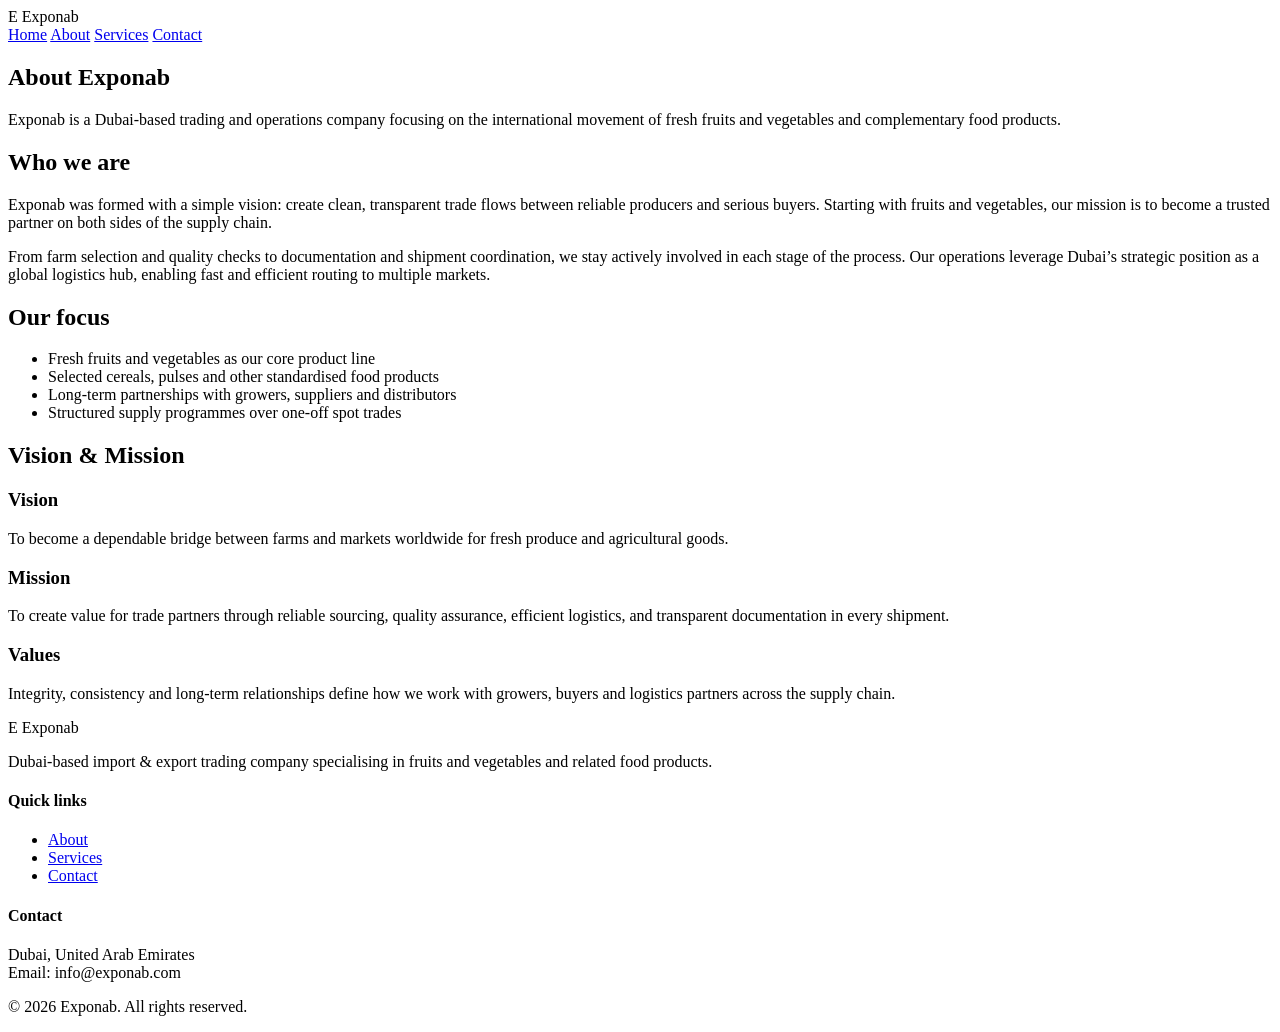
==== about.html @ 352cd900 "Add About page for Exponab This file contains the complete HTML structure for the About page of Expo" ====
<!DOCTYPE html>
<html lang="en">
<head>
  <meta charset="UTF-8" />
  <meta name="viewport" content="width=device-width, initial-scale=1.0" />
  <meta name="description" content="About Exponab, a Dubai-based import and export company specialising in fresh fruits, vegetables and selected food products." />
  <title>About Exponab | Import & Export – Dubai</title>
  <link rel="stylesheet" href="style.css" />
  <link rel="preconnect" href="https://fonts.googleapis.com">
  <link rel="preconnect" href="https://fonts.gstatic.com" crossorigin>
  <link href="https://fonts.googleapis.com/css2?family=Inter:wght@300;400;500;600;700&display=swap" rel="stylesheet">
</head>

<body>
  <header class="site-header">
    <div class="container nav-container">
      <div class="logo">
        <span class="logo-mark">E</span>
        <span class="logo-text">Exponab</span>
      </div>
      <nav class="nav">
        <a href="index.html">Home</a>
        <a href="about.html" class="active">About</a>
        <a href="services.html">Services</a>
        <a href="contact.html">Contact</a>
      </nav>
    </div>
  </header>

  <main>
    <section class="page-hero">
      <div class="container">
        <h1>About Exponab</h1>
        <p class="hero-subtitle">
          Exponab is a Dubai-based trading and operations company focusing on the international 
          movement of fresh fruits and vegetables and complementary food products.
        </p>
      </div>
    </section>

    <section class="section">
      <div class="container two-col">
        <div>
          <h2 class="section-title">Who we are</h2>
          <p>
            Exponab was formed with a simple vision: create clean, transparent trade flows between 
            reliable producers and serious buyers. Starting with fruits and vegetables, our mission 
            is to become a trusted partner on both sides of the supply chain.
          </p>
          <p>
            From farm selection and quality checks to documentation and shipment coordination, 
            we stay actively involved in each stage of the process. Our operations leverage Dubai’s 
            strategic position as a global logistics hub, enabling fast and efficient routing to 
            multiple markets.
          </p>
        </div>

        <div>
          <h2 class="section-title">Our focus</h2>
          <ul class="bullet-list">
            <li>Fresh fruits and vegetables as our core product line</li>
            <li>Selected cereals, pulses and other standardised food products</li>
            <li>Long-term partnerships with growers, suppliers and distributors</li>
            <li>Structured supply programmes over one-off spot trades</li>
          </ul>
        </div>
      </div>
    </section>

    <section class="section muted">
      <div class="container">
        <h2 class="section-title">Vision & Mission</h2>
        <div class="cards-grid">
          <div class="card">
            <h3>Vision</h3>
            <p>
              To become a dependable bridge between farms and markets worldwide for fresh produce 
              and agricultural goods.
            </p>
          </div>

          <div class="card">
            <h3>Mission</h3>
            <p>
              To create value for trade partners through reliable sourcing, quality assurance, 
              efficient logistics, and transparent documentation in every shipment.
            </p>
          </div>

          <div class="card">
            <h3>Values</h3>
            <p>
              Integrity, consistency and long-term relationships define how we work with growers, 
              buyers and logistics partners across the supply chain.
            </p>
          </div>
        </div>
      </div>
    </section>
  </main>

  <footer class="site-footer">
    <div class="container footer-grid">
      <div>
        <div class="logo footer-logo">
          <span class="logo-mark">E</span>
          <span class="logo-text">Exponab</span>
        </div>
        <p class="small-text">
          Dubai-based import & export trading company specialising in fruits and vegetables 
          and related food products.
        </p>
      </div>

      <div>
        <h4>Quick links</h4>
        <ul class="footer-links">
          <li><a href="about.html">About</a></li>
          <li><a href="services.html">Services</a></li>
          <li><a href="contact.html">Contact</a></li>
        </ul>
      </div>

      <div>
        <h4>Contact</h4>
        <p class="small-text">
          Dubai, United Arab Emirates<br />
          Email: info@exponab.com
        </p>
      </div>
    </div>

    <div class="container footer-bottom">
      <p class="small-text">© <span id="year">2025</span> Exponab. All rights reserved.</p>
    </div>

    <script>
      document.getElementById('year').textContent = new Date().getFullYear();
    </script>
  </footer>
</body>
</html>
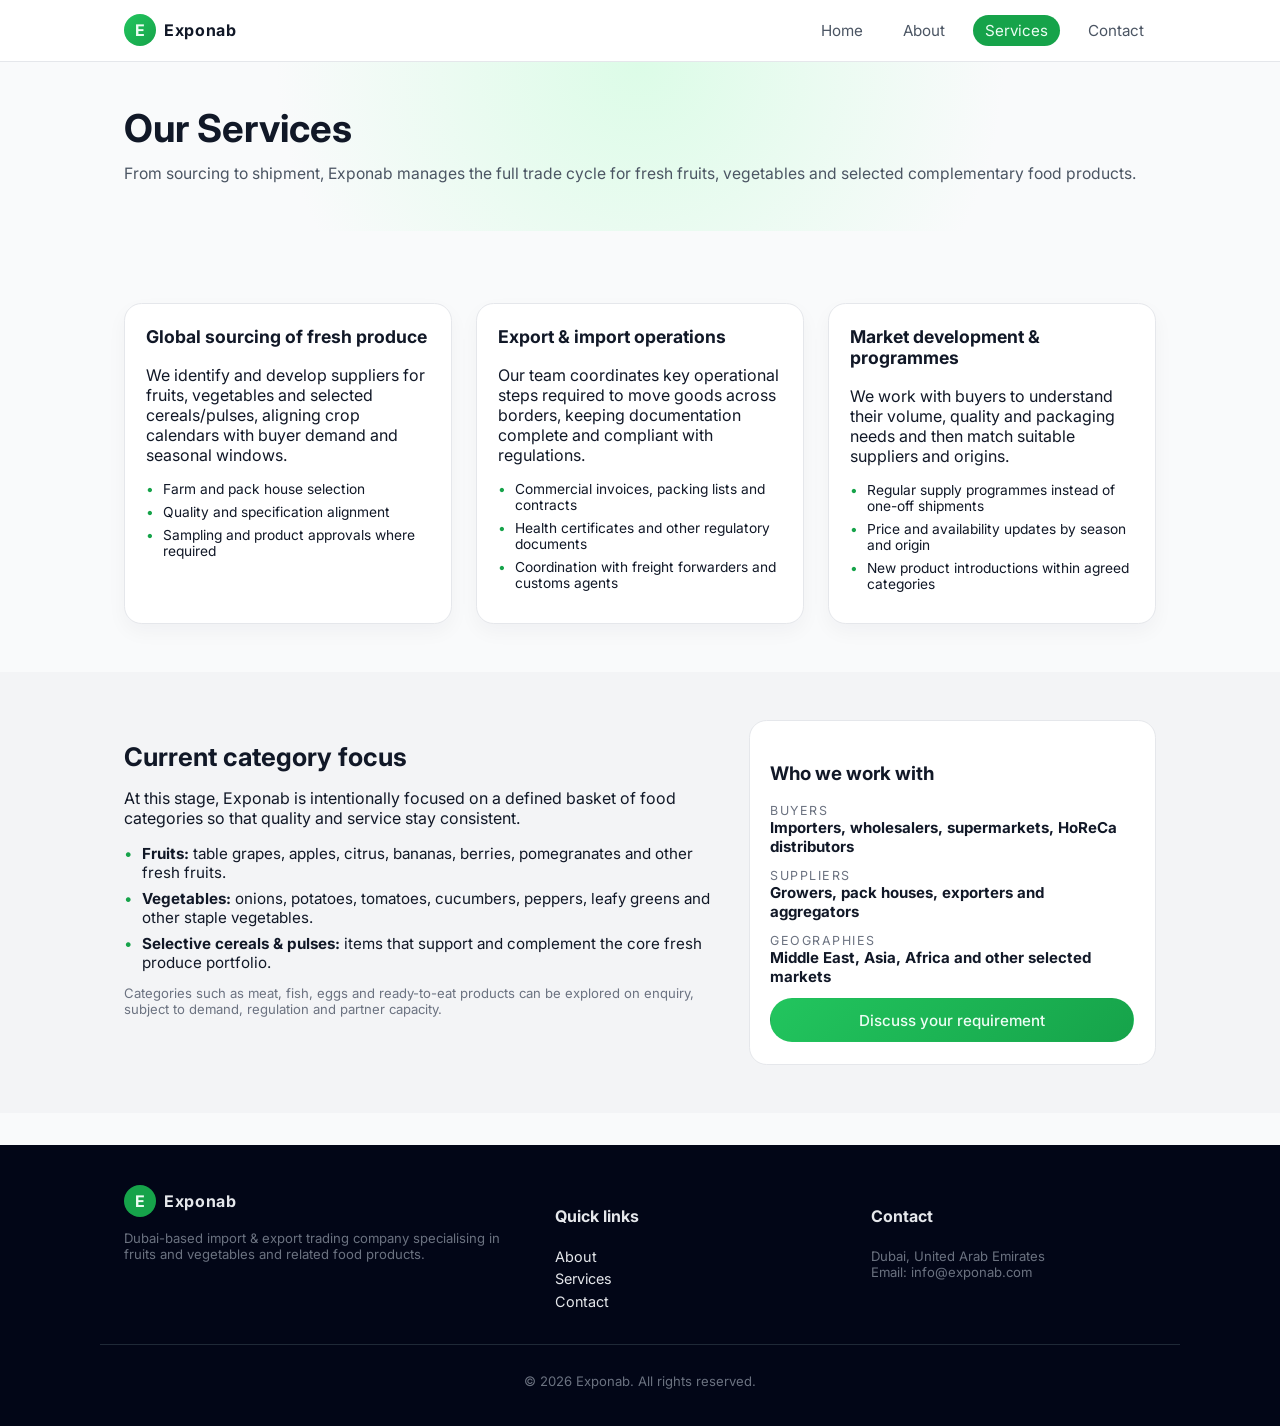
==== commit cfe57138: "Update about.html" ====
--- a/about.html
+++ b/about.html
@@ -3,8 +3,8 @@
 <head>
   <meta charset="UTF-8" />
   <meta name="viewport" content="width=device-width, initial-scale=1.0" />
-  <meta name="description" content="About Exponab, a Dubai-based import and export company specialising in fresh fruits, vegetables and selected food products." />
-  <title>About Exponab | Import & Export – Dubai</title>
+  <meta name="description" content="Services offered by Exponab, a Dubai-based import and export company specialising in fresh fruits, vegetables and selected food products." />
+  <title>Services | Exponab – Fruits & Vegetables Trading</title>
   <link rel="stylesheet" href="style.css" />
   <link rel="preconnect" href="https://fonts.googleapis.com">
   <link rel="preconnect" href="https://fonts.gstatic.com" crossorigin>
@@ -20,8 +20,8 @@
       </div>
       <nav class="nav">
         <a href="index.html">Home</a>
-        <a href="about.html" class="active">About</a>
-        <a href="services.html">Services</a>
+        <a href="about.html">About</a>
+        <a href="services.html" class="active">Services</a>
         <a href="contact.html">Contact</a>
       </nav>
     </div>
@@ -30,70 +30,102 @@
   <main>
     <section class="page-hero">
       <div class="container">
-        <h1>About Exponab</h1>
+        <h1>Our Services</h1>
         <p class="hero-subtitle">
-          Exponab is a Dubai-based trading and operations company focusing on the international 
-          movement of fresh fruits and vegetables and complementary food products.
+          From sourcing to shipment, Exponab manages the full trade cycle for fresh fruits,
+          vegetables and selected complementary food products.
         </p>
       </div>
     </section>
 
     <section class="section">
-      <div class="container two-col">
-        <div>
-          <h2 class="section-title">Who we are</h2>
+      <div class="container cards-grid">
+        <div class="card">
+          <h3>Global sourcing of fresh produce</h3>
           <p>
-            Exponab was formed with a simple vision: create clean, transparent trade flows between 
-            reliable producers and serious buyers. Starting with fruits and vegetables, our mission 
-            is to become a trusted partner on both sides of the supply chain.
+            We identify and develop suppliers for fruits, vegetables and selected cereals/pulses, 
+            aligning crop calendars with buyer demand and seasonal windows.
           </p>
-          <p>
-            From farm selection and quality checks to documentation and shipment coordination, 
-            we stay actively involved in each stage of the process. Our operations leverage Dubai’s 
-            strategic position as a global logistics hub, enabling fast and efficient routing to 
-            multiple markets.
-          </p>
+          <ul class="bullet-list small">
+            <li>Farm and pack house selection</li>
+            <li>Quality and specification alignment</li>
+            <li>Sampling and product approvals where required</li>
+          </ul>
         </div>
 
-        <div>
-          <h2 class="section-title">Our focus</h2>
-          <ul class="bullet-list">
-            <li>Fresh fruits and vegetables as our core product line</li>
-            <li>Selected cereals, pulses and other standardised food products</li>
-            <li>Long-term partnerships with growers, suppliers and distributors</li>
-            <li>Structured supply programmes over one-off spot trades</li>
+        <div class="card">
+          <h3>Export & import operations</h3>
+          <p>
+            Our team coordinates key operational steps required to move goods across borders,
+            keeping documentation complete and compliant with regulations.
+          </p>
+          <ul class="bullet-list small">
+            <li>Commercial invoices, packing lists and contracts</li>
+            <li>Health certificates and other regulatory documents</li>
+            <li>Coordination with freight forwarders and customs agents</li>
+          </ul>
+        </div>
+
+        <div class="card">
+          <h3>Market development & programmes</h3>
+          <p>
+            We work with buyers to understand their volume, quality and packaging needs
+            and then match suitable suppliers and origins.
+          </p>
+          <ul class="bullet-list small">
+            <li>Regular supply programmes instead of one-off shipments</li>
+            <li>Price and availability updates by season and origin</li>
+            <li>New product introductions within agreed categories</li>
           </ul>
         </div>
       </div>
     </section>
 
     <section class="section muted">
-      <div class="container">
-        <h2 class="section-title">Vision & Mission</h2>
-        <div class="cards-grid">
-          <div class="card">
-            <h3>Vision</h3>
-            <p>
-              To become a dependable bridge between farms and markets worldwide for fresh produce 
-              and agricultural goods.
-            </p>
-          </div>
+      <div class="container two-col">
+        <div>
+          <h2 class="section-title">Current category focus</h2>
+          <p>
+            At this stage, Exponab is intentionally focused on a defined basket of food 
+            categories so that quality and service stay consistent.
+          </p>
+          <ul class="bullet-list">
+            <li>
+              <strong>Fruits:</strong> table grapes, apples, citrus, bananas, berries,
+              pomegranates and other fresh fruits.
+            </li>
+            <li>
+              <strong>Vegetables:</strong> onions, potatoes, tomatoes, cucumbers, peppers,
+              leafy greens and other staple vegetables.
+            </li>
+            <li>
+              <strong>Selective cereals & pulses:</strong> items that support and complement 
+              the core fresh produce portfolio.
+            </li>
+          </ul>
+          <p class="small-text">
+            Categories such as meat, fish, eggs and ready-to-eat products can be explored 
+            on enquiry, subject to demand, regulation and partner capacity.
+          </p>
+        </div>
 
-          <div class="card">
-            <h3>Mission</h3>
-            <p>
-              To create value for trade partners through reliable sourcing, quality assurance, 
-              efficient logistics, and transparent documentation in every shipment.
-            </p>
-          </div>
-
-          <div class="card">
-            <h3>Values</h3>
-            <p>
-              Integrity, consistency and long-term relationships define how we work with growers, 
-              buyers and logistics partners across the supply chain.
-            </p>
-          </div>
+        <div class="summary-card">
+          <h3>Who we work with</h3>
+          <ul class="summary-list">
+            <li>
+              <span>Buyers</span>
+              <strong>Importers, wholesalers, supermarkets, HoReCa distributors</strong>
+            </li>
+            <li>
+              <span>Suppliers</span>
+              <strong>Growers, pack houses, exporters and aggregators</strong>
+            </li>
+            <li>
+              <span>Geographies</span>
+              <strong>Middle East, Asia, Africa and other selected markets</strong>
+            </li>
+          </ul>
+          <a href="contact.html" class="btn primary full-width">Discuss your requirement</a>
         </div>
       </div>
     </section>
--- a/style.css
+++ b/style.css
@@ -0,0 +1,502 @@
+/* ------------------------------
+   GLOBAL RESET
+------------------------------ */
+*,
+*::before,
+*::after {
+  box-sizing: border-box;
+}
+
+body {
+  margin: 0;
+  font-family: "Inter", system-ui, -apple-system, BlinkMacSystemFont, "Segoe UI", sans-serif;
+  color: #111827;
+  background-color: #f9fafb;
+}
+
+img {
+  max-width: 100%;
+  display: block;
+}
+
+a {
+  color: inherit;
+  text-decoration: none;
+}
+
+.container {
+  width: 100%;
+  max-width: 1080px;
+  margin: 0 auto;
+  padding: 0 1.5rem;
+}
+
+/* ------------------------------
+   HEADER & NAVIGATION
+------------------------------ */
+.site-header {
+  background: rgba(255, 255, 255, 0.9);
+  backdrop-filter: blur(10px);
+  border-bottom: 1px solid #e5e7eb;
+  position: sticky;
+  top: 0;
+  z-index: 20;
+}
+
+.nav-container {
+  display: flex;
+  align-items: center;
+  justify-content: space-between;
+  padding: 0.9rem 1.5rem;
+}
+
+.logo {
+  display: flex;
+  align-items: center;
+  gap: 0.5rem;
+}
+
+.logo-mark {
+  background: linear-gradient(135deg, #22c55e, #16a34a);
+  color: #ecfdf3;
+  font-weight: 700;
+  border-radius: 999px;
+  width: 32px;
+  height: 32px;
+  display: flex;
+  align-items: center;
+  justify-content: center;
+  font-size: 1rem;
+}
+
+.logo-text {
+  font-weight: 700;
+  letter-spacing: 0.04em;
+}
+
+.nav {
+  display: flex;
+  gap: 1rem;
+  font-size: 0.95rem;
+}
+
+.nav a {
+  padding: 0.4rem 0.75rem;
+  border-radius: 999px;
+  color: #4b5563;
+}
+
+.nav a:hover {
+  background: #e5f5ec;
+  color: #14532d;
+}
+
+.nav a.active {
+  background: #16a34a;
+  color: #ecfdf3;
+}
+
+/* ------------------------------
+   BUTTONS
+------------------------------ */
+.btn {
+  display: inline-flex;
+  align-items: center;
+  justify-content: center;
+  padding: 0.7rem 1.4rem;
+  border-radius: 999px;
+  font-weight: 500;
+  border: 1px solid transparent;
+  cursor: pointer;
+  font-size: 0.95rem;
+}
+
+.btn.primary {
+  background: linear-gradient(135deg, #22c55e, #16a34a);
+  color: #ecfdf3;
+}
+
+.btn.primary:hover {
+  filter: brightness(0.95);
+}
+
+.btn.ghost {
+  background: transparent;
+  border-color: #d1d5db;
+  color: #374151;
+}
+
+.btn.ghost:hover {
+  background: #e5e7eb;
+}
+
+.btn.full-width {
+  width: 100%;
+}
+
+/* ------------------------------
+   HERO SECTION
+------------------------------ */
+.hero {
+  padding: 3.5rem 0 3rem;
+  background: radial-gradient(circle at top left, #dcfce7, #f9fafb 45%);
+}
+
+.hero-grid {
+  display: grid;
+  grid-template-columns: minmax(0, 1.4fr) minmax(0, 1fr);
+  gap: 2.5rem;
+  align-items: center;
+}
+
+.eyebrow {
+  text-transform: uppercase;
+  letter-spacing: 0.16em;
+  font-size: 0.75rem;
+  color: #16a34a;
+  font-weight: 600;
+  margin-bottom: 0.5rem;
+}
+
+h1 {
+  font-size: clamp(2.1rem, 3vw, 2.7rem);
+  margin: 0 0 0.8rem;
+}
+
+.hero-subtitle {
+  margin: 0 0 1.5rem;
+  color: #4b5563;
+  font-size: 0.98rem;
+}
+
+.hero-actions {
+  display: flex;
+  flex-wrap: wrap;
+  gap: 0.8rem;
+  margin-bottom: 0.75rem;
+}
+
+.hero-note {
+  font-size: 0.85rem;
+  color: #6b7280;
+}
+
+/* HERO IMAGE (banner) */
+.hero-image img {
+  border-radius: 1.25rem;
+  box-shadow: 0 18px 40px rgba(15, 23, 42, 0.18);
+  border: 1px solid #e5e7eb;
+  width: 100%;
+  height: auto;
+  object-fit: cover;
+}
+
+/* Hero info card */
+.hero-card {
+  background: #ffffff;
+  border-radius: 1.25rem;
+  padding: 1.5rem 1.4rem;
+  box-shadow: 0 18px 40px rgba(15, 118, 110, 0.08);
+  border: 1px solid #e5e7eb;
+}
+
+.hero-card h2 {
+  margin-top: 0;
+  font-size: 1.2rem;
+}
+
+/* ------------------------------
+   SECTIONS
+------------------------------ */
+.section {
+  padding: 3rem 0;
+}
+
+.section.muted {
+  background: #f3f4f6;
+}
+
+.section-title {
+  font-size: 1.6rem;
+  margin-bottom: 0.8rem;
+}
+
+/* ------------------------------
+   CARDS & GRIDS
+------------------------------ */
+.cards-grid {
+  display: grid;
+  grid-template-columns: repeat(auto-fit, minmax(230px, 1fr));
+  gap: 1.5rem;
+  margin-top: 1.5rem;
+}
+
+.card {
+  background: #ffffff;
+  border-radius: 1.1rem;
+  padding: 1.4rem 1.3rem;
+  border: 1px solid #e5e7eb;
+  box-shadow: 0 8px 20px rgba(15, 23, 42, 0.04);
+}
+
+.card h3 {
+  margin-top: 0;
+  font-size: 1.1rem;
+}
+
+/* ------------------------------
+   PRODUCT CARDS WITH IMAGES
+------------------------------ */
+.product-grid {
+  display: grid;
+  grid-template-columns: repeat(auto-fit, minmax(230px, 1fr));
+  gap: 1.5rem;
+  margin-top: 1.5rem;
+}
+
+.product-card {
+  background: #ffffff;
+  border-radius: 1.1rem;
+  padding: 1.1rem 1.1rem 1.3rem;
+  border: 1px solid #e5e7eb;
+  box-shadow: 0 8px 20px rgba(15, 23, 42, 0.04);
+}
+
+.product-card img {
+  border-radius: 0.9rem;
+  margin-bottom: 0.8rem;
+}
+
+.product-card h3 {
+  margin: 0 0 0.4rem;
+  font-size: 1.02rem;
+}
+
+.product-card p {
+  margin: 0;
+  font-size: 0.9rem;
+  color: #4b5563;
+}
+
+/* ------------------------------
+   LIST STYLES
+------------------------------ */
+.checklist,
+.bullet-list {
+  list-style: none;
+  padding-left: 0;
+  margin: 0.75rem 0 0.5rem;
+}
+
+.checklist li {
+  position: relative;
+  padding-left: 1.4rem;
+  margin-bottom: 0.4rem;
+  font-size: 0.92rem;
+  color: #374151;
+}
+
+.checklist li::before {
+  content: "✔";
+  position: absolute;
+  left: 0;
+  top: 0.05rem;
+  font-size: 0.8rem;
+  color: #16a34a;
+}
+
+.bullet-list li {
+  margin-bottom: 0.45rem;
+  padding-left: 1.1rem;
+  position: relative;
+  font-size: 0.95rem;
+}
+
+.bullet-list li::before {
+  content: "•";
+  position: absolute;
+  left: 0;
+  color: #16a34a;
+}
+
+.bullet-list.small li {
+  font-size: 0.86rem;
+}
+
+/* ------------------------------
+   TWO-COLUMN SECTIONS
+------------------------------ */
+.two-col {
+  display: grid;
+  grid-template-columns: minmax(0, 1.6fr) minmax(0, 1.1fr);
+  gap: 2rem;
+  align-items: flex-start;
+}
+
+.summary-card {
+  background: #ffffff;
+  border-radius: 1.1rem;
+  padding: 1.4rem 1.3rem;
+  border: 1px solid #e5e7eb;
+}
+
+.summary-list {
+  list-style: none;
+  padding-left: 0;
+  margin: 0;
+}
+
+.summary-list li {
+  display: flex;
+  flex-direction: column;
+  margin-bottom: 0.75rem;
+}
+
+.summary-list span {
+  font-size: 0.78rem;
+  text-transform: uppercase;
+  letter-spacing: 0.12em;
+  color: #6b7280;
+}
+
+.summary-list strong {
+  font-size: 0.94rem;
+}
+
+/* ------------------------------
+   PAGE HERO (for inner pages)
+------------------------------ */
+.page-hero {
+  padding: 2.7rem 0 1.5rem;
+  background: radial-gradient(circle at top, #dcfce7, #f9fafb 55%);
+}
+
+/* ------------------------------
+   CTA SECTIONS
+------------------------------ */
+.cta {
+  text-align: center;
+}
+
+.cta p {
+  max-width: 520px;
+  margin: 0 auto 1.4rem;
+}
+
+/* ------------------------------
+   CONTACT FORM
+------------------------------ */
+.contact-form {
+  display: flex;
+  flex-direction: column;
+  gap: 0.8rem;
+  margin-top: 0.5rem;
+}
+
+.contact-form label {
+  font-size: 0.9rem;
+  color: #374151;
+  display: flex;
+  flex-direction: column;
+  gap: 0.25rem;
+}
+
+.contact-form input,
+.contact-form select,
+.contact-form textarea {
+  padding: 0.55rem 0.7rem;
+  border-radius: 0.6rem;
+  border: 1px solid #d1d5db;
+  font: inherit;
+}
+
+.contact-form input:focus,
+.contact-form select:focus,
+.contact-form textarea:focus {
+  outline: 2px solid #22c55e;
+  outline-offset: 1px;
+  border-color: #16a34a;
+}
+
+/* ------------------------------
+   FOOTER
+------------------------------ */
+.site-footer {
+  background: #020617;
+  color: #e5e7eb;
+  padding: 2.5rem 0 1.5rem;
+  margin-top: 2rem;
+}
+
+.footer-grid {
+  display: grid;
+  grid-template-columns: minmax(0, 1.4fr) repeat(2, minmax(0, 1fr));
+  gap: 2rem;
+  align-items: flex-start;
+}
+
+.footer-logo .logo-mark {
+  background: #16a34a;
+}
+
+.footer-links {
+  list-style: none;
+  padding-left: 0;
+  margin: 0.5rem 0 0;
+}
+
+.footer-links li {
+  margin-bottom: 0.35rem;
+  font-size: 0.9rem;
+}
+
+.footer-links a {
+  color: #e5e7eb;
+}
+
+.footer-links a:hover {
+  color: #bbf7d0;
+}
+
+.footer-bottom {
+  border-top: 1px solid #1f2937;
+  margin-top: 1.8rem;
+  padding-top: 0.9rem;
+  text-align: center;
+}
+
+/* ------------------------------
+   MISC TEXT
+------------------------------ */
+.small-text {
+  font-size: 0.82rem;
+  color: #6b7280;
+}
+
+/* ------------------------------
+   RESPONSIVE DESIGN
+------------------------------ */
+@media (max-width: 800px) {
+  .hero-grid,
+  .two-col,
+  .footer-grid {
+    grid-template-columns: 1fr;
+  }
+
+  .nav {
+    gap: 0.3rem;
+  }
+
+  .nav a {
+    padding: 0.35rem 0.55rem;
+    font-size: 0.85rem;
+  }
+
+  .hero {
+    padding-top: 2.4rem;
+  }
+
+  .section {
+    padding: 2.4rem 0;
+  }
+}
